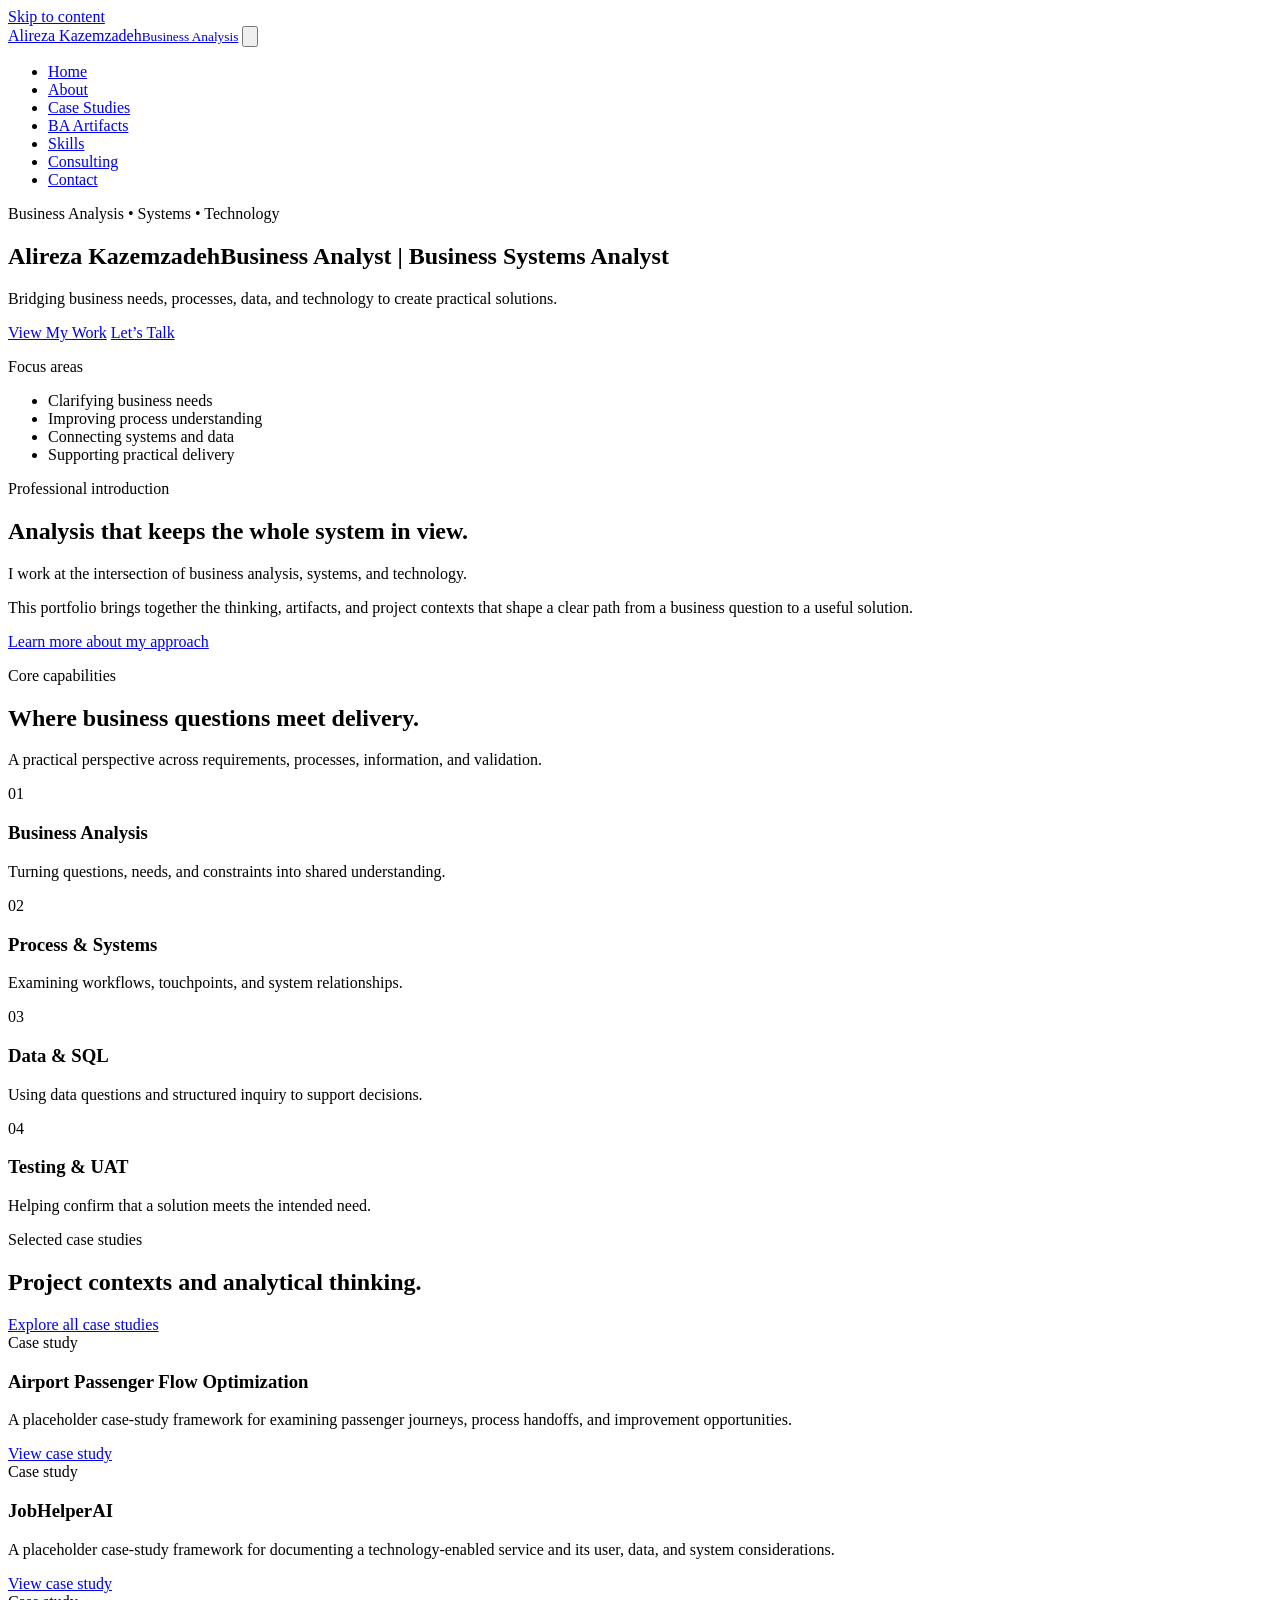
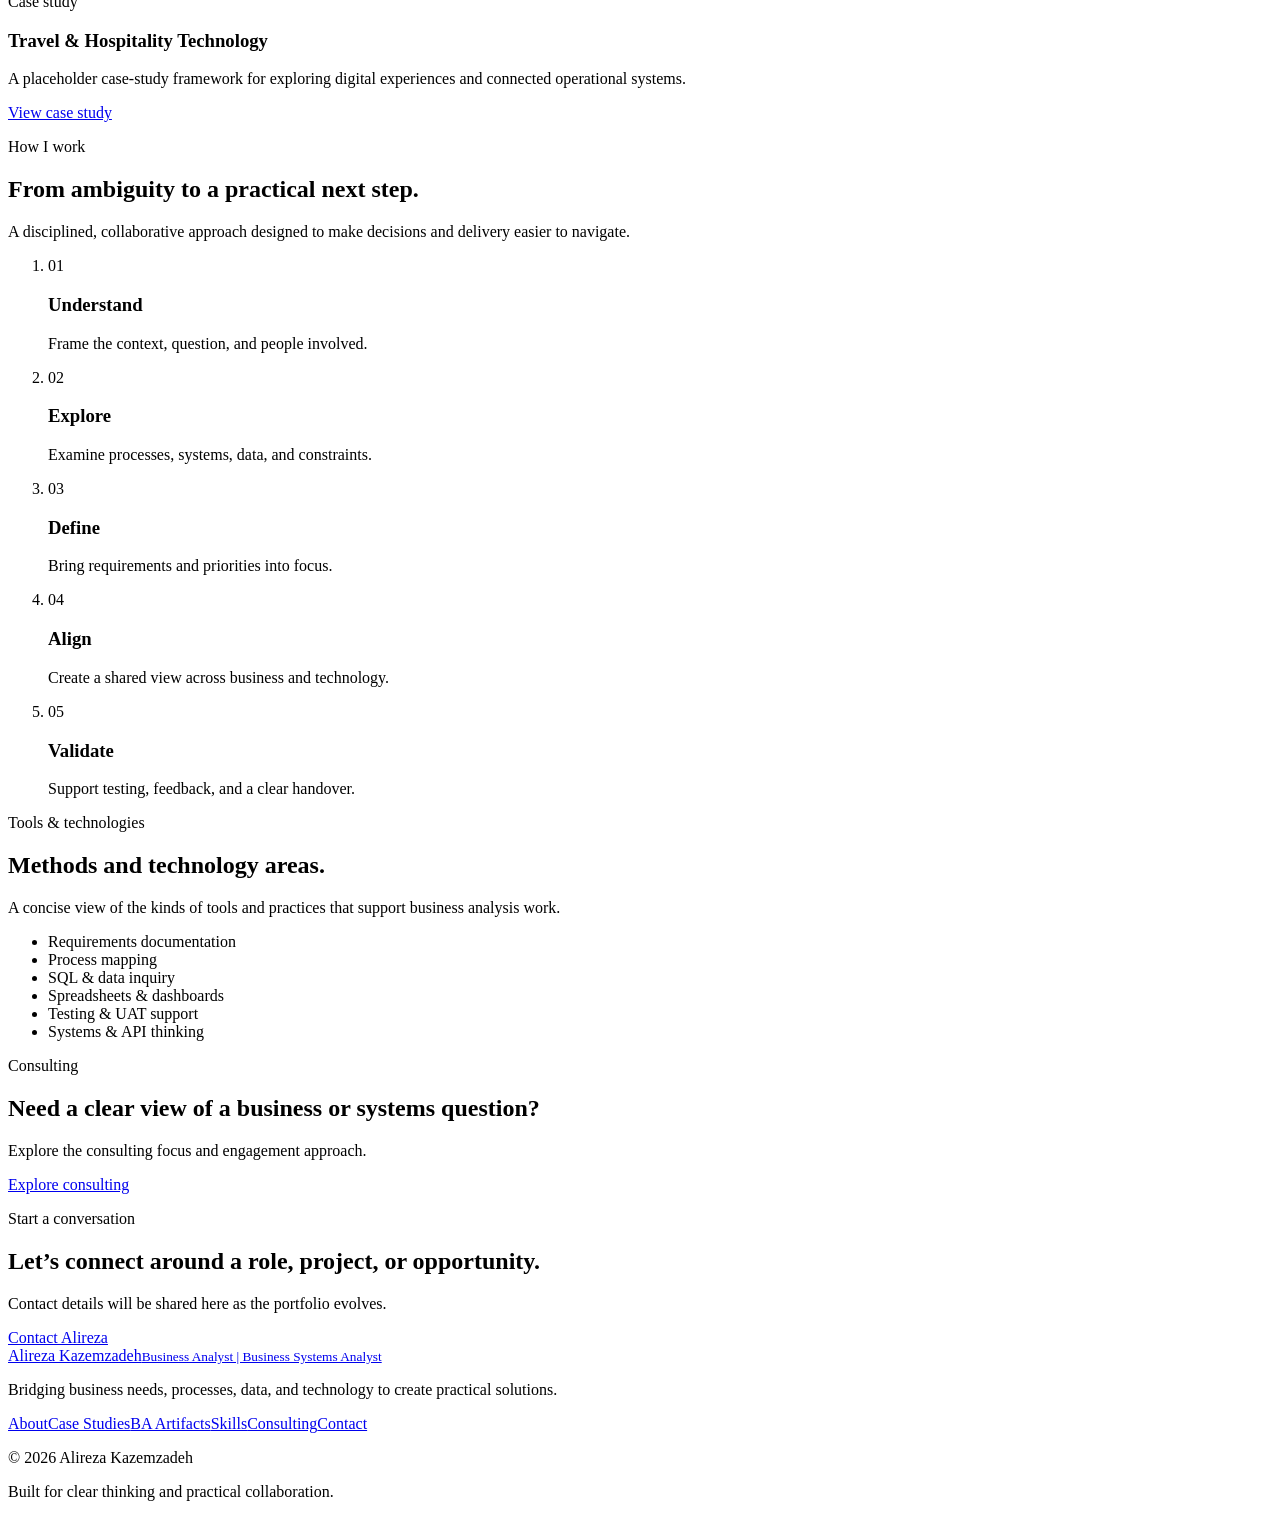
==== index.html @ b7d5d474 "Create portfolio homepage" ====
<!doctype html>
<html lang="en">
<head>
  <meta charset="utf-8">
  <meta name="viewport" content="width=device-width, initial-scale=1">
  <meta name="description" content="Portfolio of Alireza Kazemzadeh, Business Analyst and Business Systems Analyst.">
  <title>Alireza Kazemzadeh | Business Analyst</title>
  <link rel="stylesheet" href="assets/css/styles.css">
  <script src="assets/js/main.js" defer></script>
</head>
<body>
  <a class="skip-link" href="#main-content">Skip to content</a>
  <header class="site-header">
    <nav class="nav container" aria-label="Primary navigation">
      <a class="brand" href="index.html" aria-label="Alireza Kazemzadeh home">Alireza Kazemzadeh<small>Business Analysis</small></a>
      <button class="menu-toggle" type="button" aria-expanded="false" aria-controls="primary-menu" aria-label="Open navigation menu"><svg aria-hidden="true" viewBox="0 0 24 24" fill="none" stroke="currentColor" stroke-width="2"><path d="M4 7h16M4 12h16M4 17h16"/></svg></button>
      <ul class="nav-links" id="primary-menu">
        <li><a href="index.html" aria-current="page">Home</a></li><li><a href="about.html">About</a></li><li><a href="case-studies.html">Case Studies</a></li><li><a href="artifacts.html">BA Artifacts</a></li><li><a href="skills.html">Skills</a></li><li><a href="consulting.html">Consulting</a></li><li><a href="contact.html">Contact</a></li>
      </ul>
    </nav>
  </header>
  <main class="page-main" id="main-content">
    <section class="hero">
      <div class="container hero-grid">
        <div>
          <p class="eyebrow">Business Analysis • Systems • Technology</p>
          <h1>Alireza Kazemzadeh<span class="hero-title-role">Business Analyst | Business Systems Analyst</span></h1>
          <p class="hero-message">Bridging business needs, processes, data, and technology to create practical solutions.</p>
          <div class="button-row">
            <a class="button button--primary" href="case-studies.html">View My Work</a>
            <a class="button button--outline" href="contact.html">Let’s Talk</a>
          </div>
        </div>
        <aside class="hero-panel" aria-label="Focus areas">
          <p class="tag">Focus areas</p>
          <ul>
            <li>Clarifying business needs</li>
            <li>Improving process understanding</li>
            <li>Connecting systems and data</li>
            <li>Supporting practical delivery</li>
          </ul>
        </aside>
      </div>
    </section>

    <section class="section">
      <div class="container intro-grid">
        <div><p class="eyebrow">Professional introduction</p><h2>Analysis that keeps the whole system in view.</h2></div>
        <div>
          <p class="intro-statement">I work at the intersection of business analysis, systems, and technology.</p>
          <p class="lead">This portfolio brings together the thinking, artifacts, and project contexts that shape a clear path from a business question to a useful solution.</p>
          <a class="text-link" href="about.html">Learn more about my approach</a>
        </div>
      </div>
    </section>

    <section class="section section--soft">
      <div class="container">
        <div class="section-heading"><div><p class="eyebrow">Core capabilities</p><h2>Where business questions meet delivery.</h2></div><p class="lead">A practical perspective across requirements, processes, information, and validation.</p></div>
        <div class="capability-grid">
          <article class="capability"><span class="capability__number">01</span><h3>Business Analysis</h3><p>Turning questions, needs, and constraints into shared understanding.</p></article>
          <article class="capability"><span class="capability__number">02</span><h3>Process &amp; Systems</h3><p>Examining workflows, touchpoints, and system relationships.</p></article>
          <article class="capability"><span class="capability__number">03</span><h3>Data &amp; SQL</h3><p>Using data questions and structured inquiry to support decisions.</p></article>
          <article class="capability"><span class="capability__number">04</span><h3>Testing &amp; UAT</h3><p>Helping confirm that a solution meets the intended need.</p></article>
        </div>
      </div>
    </section>

    <section class="section">
      <div class="container">
        <div class="section-heading"><div><p class="eyebrow">Selected case studies</p><h2>Project contexts and analytical thinking.</h2></div><a class="text-link" href="case-studies.html">Explore all case studies</a></div>
        <div class="case-grid">
          <article class="case-card"><span class="tag">Case study</span><h3>Airport Passenger Flow Optimization</h3><p>A placeholder case-study framework for examining passenger journeys, process handoffs, and improvement opportunities.</p><a class="text-link" href="case-studies.html#airport">View case study</a></article>
          <article class="case-card"><span class="tag">Case study</span><h3>JobHelperAI</h3><p>A placeholder case-study framework for documenting a technology-enabled service and its user, data, and system considerations.</p><a class="text-link" href="case-studies.html#jobhelper">View case study</a></article>
          <article class="case-card"><span class="tag">Case study</span><h3>Travel &amp; Hospitality Technology</h3><p>A placeholder case-study framework for exploring digital experiences and connected operational systems.</p><a class="text-link" href="case-studies.html#travel">View case study</a></article>
        </div>
      </div>
    </section>

    <section class="section section--navy">
      <div class="container"><p class="eyebrow">How I work</p><h2>From ambiguity to a practical next step.</h2><p class="lead">A disciplined, collaborative approach designed to make decisions and delivery easier to navigate.</p>
        <ol class="process">
          <li><span class="process__step">01</span><h3>Understand</h3><p>Frame the context, question, and people involved.</p></li>
          <li><span class="process__step">02</span><h3>Explore</h3><p>Examine processes, systems, data, and constraints.</p></li>
          <li><span class="process__step">03</span><h3>Define</h3><p>Bring requirements and priorities into focus.</p></li>
          <li><span class="process__step">04</span><h3>Align</h3><p>Create a shared view across business and technology.</p></li>
          <li><span class="process__step">05</span><h3>Validate</h3><p>Support testing, feedback, and a clear handover.</p></li>
        </ol>
      </div>
    </section>

    <section class="section section--soft section--tight">
      <div class="container"><div class="section-heading"><div><p class="eyebrow">Tools &amp; technologies</p><h2>Methods and technology areas.</h2></div><p class="lead">A concise view of the kinds of tools and practices that support business analysis work.</p></div>
        <ul class="tool-list"><li>Requirements documentation</li><li>Process mapping</li><li>SQL &amp; data inquiry</li><li>Spreadsheets &amp; dashboards</li><li>Testing &amp; UAT support</li><li>Systems &amp; API thinking</li></ul>
      </div>
    </section>

    <section class="section section--tight"><div class="container cta-band"><div><p class="eyebrow">Consulting</p><h2>Need a clear view of a business or systems question?</h2><p>Explore the consulting focus and engagement approach.</p></div><a class="button button--teal" href="consulting.html">Explore consulting</a></div></section>
    <section class="section section--tight"><div class="container cta-band"><div><p class="eyebrow">Start a conversation</p><h2>Let’s connect around a role, project, or opportunity.</h2><p>Contact details will be shared here as the portfolio evolves.</p></div><a class="button button--teal" href="contact.html">Contact Alireza</a></div></section>
  </main>
  <footer class="site-footer"><div class="container"><div class="footer-top"><div><a class="footer-brand" href="index.html">Alireza Kazemzadeh<small>Business Analyst | Business Systems Analyst</small></a><p class="footer-copy">Bridging business needs, processes, data, and technology to create practical solutions.</p></div><nav class="footer-nav" aria-label="Footer navigation"><a href="about.html">About</a><a href="case-studies.html">Case Studies</a><a href="artifacts.html">BA Artifacts</a><a href="skills.html">Skills</a><a href="consulting.html">Consulting</a><a href="contact.html">Contact</a></nav></div><div class="footer-bottom"><p>© 2026 Alireza Kazemzadeh</p><p>Built for clear thinking and practical collaboration.</p></div></div></footer>
</body>
</html>
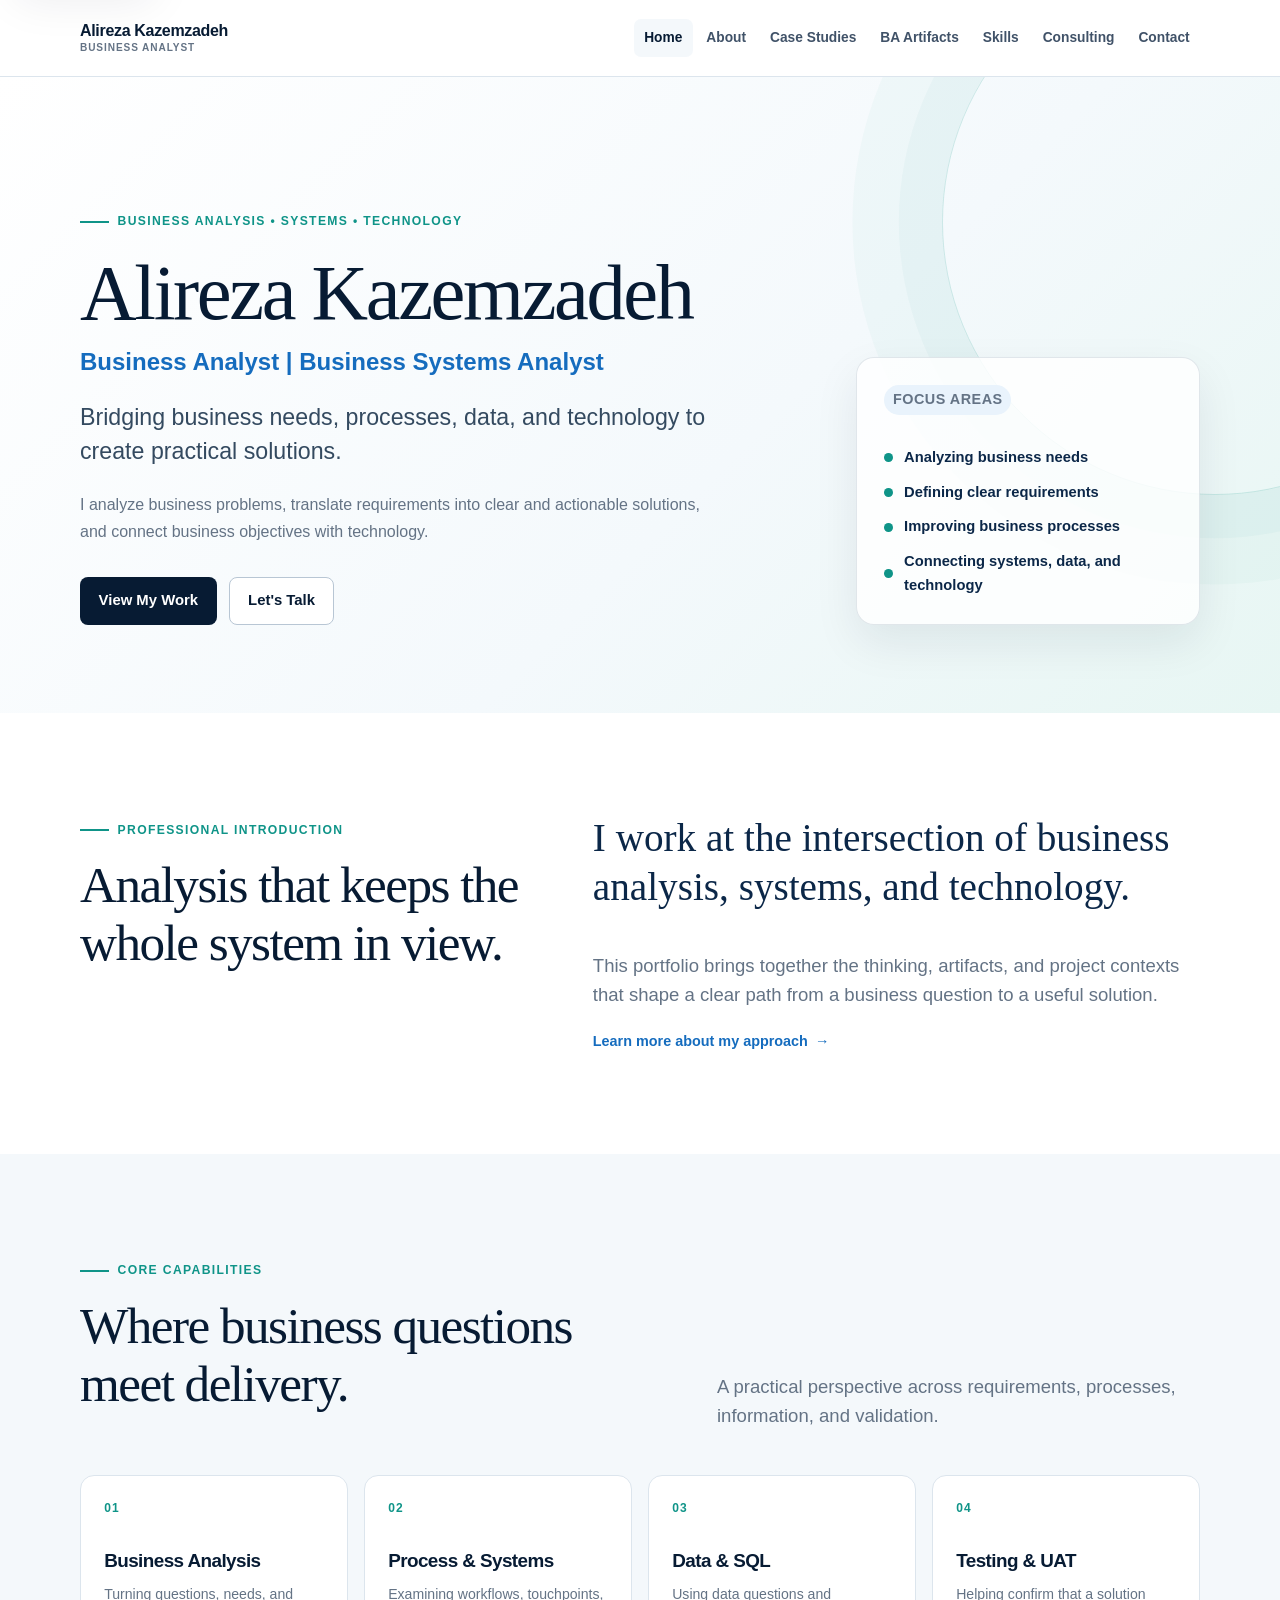
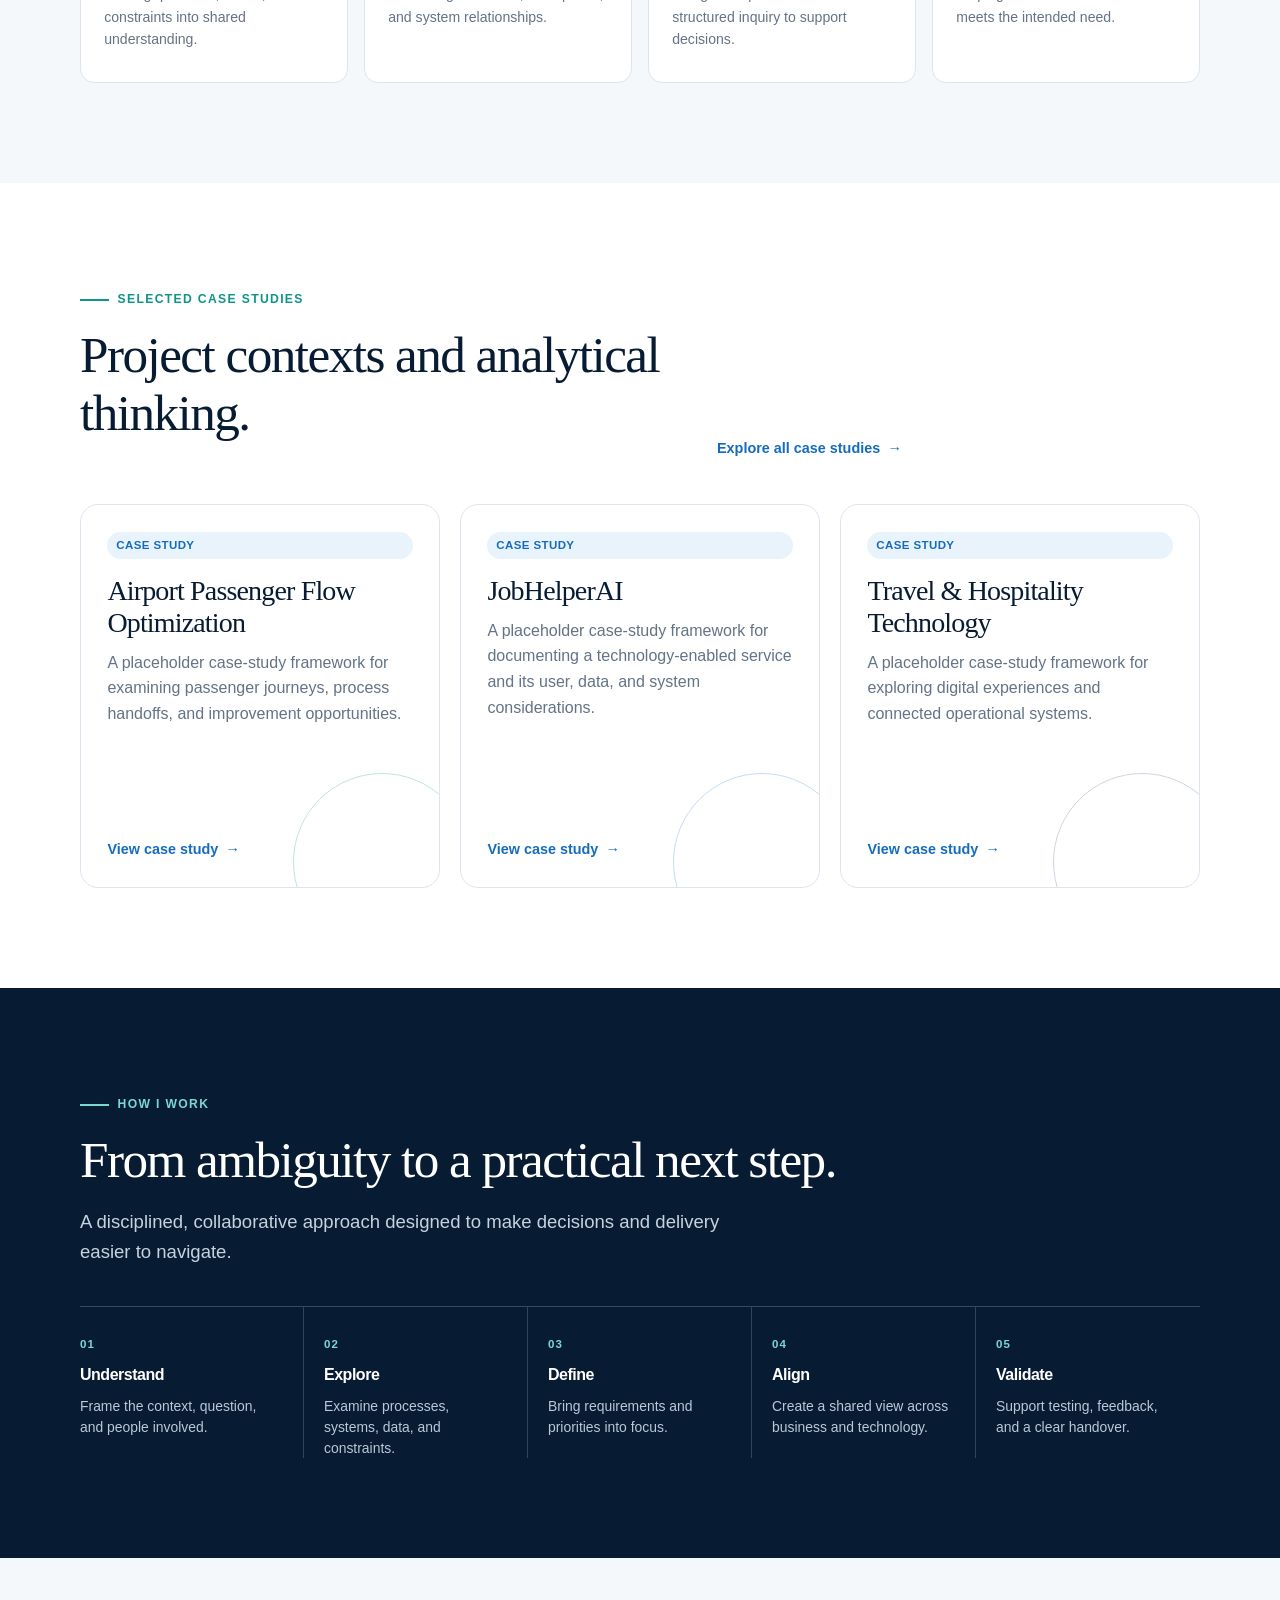
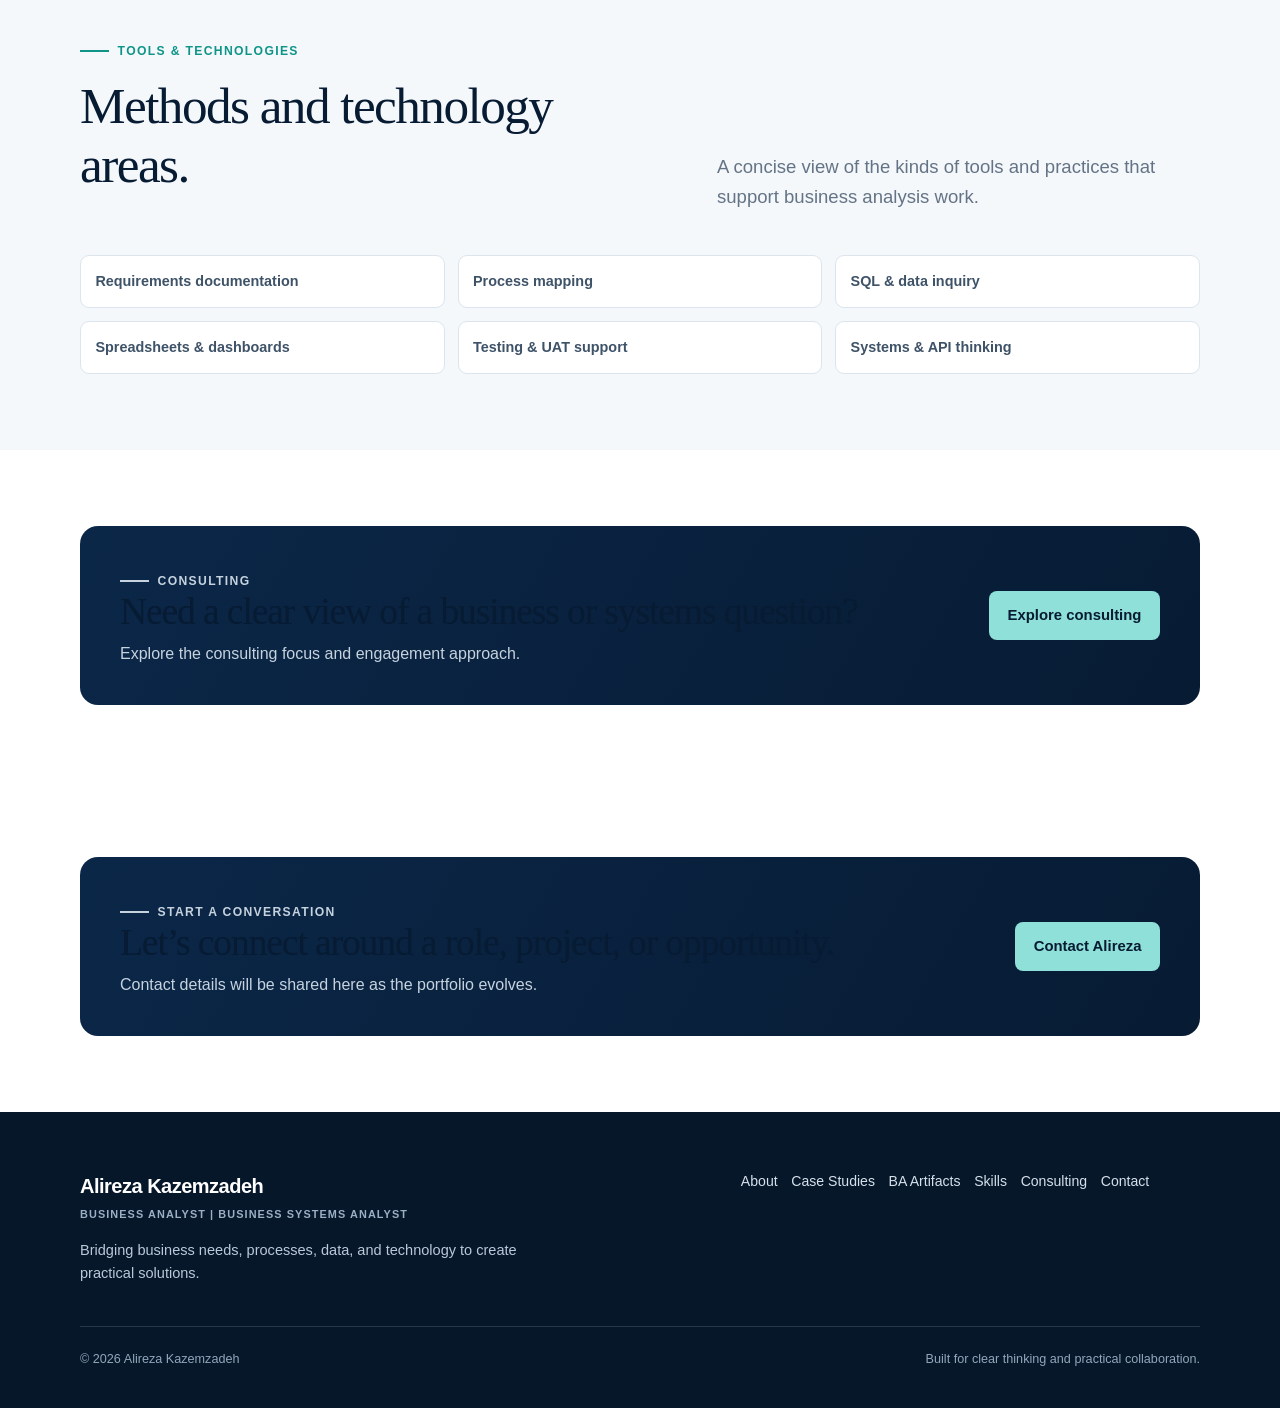
==== commit c343a126: "Refine portfolio homepage hero" ====
--- a/index.html
+++ b/index.html
@@ -12,7 +12,7 @@
   <a class="skip-link" href="#main-content">Skip to content</a>
   <header class="site-header">
     <nav class="nav container" aria-label="Primary navigation">
-      <a class="brand" href="index.html" aria-label="Alireza Kazemzadeh home">Alireza Kazemzadeh<small>Business Analysis</small></a>
+      <a class="brand" href="index.html" aria-label="Alireza Kazemzadeh home">Alireza Kazemzadeh<small>Business Analyst</small></a>
       <button class="menu-toggle" type="button" aria-expanded="false" aria-controls="primary-menu" aria-label="Open navigation menu"><svg aria-hidden="true" viewBox="0 0 24 24" fill="none" stroke="currentColor" stroke-width="2"><path d="M4 7h16M4 12h16M4 17h16"/></svg></button>
       <ul class="nav-links" id="primary-menu">
         <li><a href="index.html" aria-current="page">Home</a></li><li><a href="about.html">About</a></li><li><a href="case-studies.html">Case Studies</a></li><li><a href="artifacts.html">BA Artifacts</a></li><li><a href="skills.html">Skills</a></li><li><a href="consulting.html">Consulting</a></li><li><a href="contact.html">Contact</a></li>
@@ -26,18 +26,19 @@
           <p class="eyebrow">Business Analysis • Systems • Technology</p>
           <h1>Alireza Kazemzadeh<span class="hero-title-role">Business Analyst | Business Systems Analyst</span></h1>
           <p class="hero-message">Bridging business needs, processes, data, and technology to create practical solutions.</p>
+          <p class="hero-supporting">I analyze business problems, translate requirements into clear and actionable solutions, and connect business objectives with technology.</p>
           <div class="button-row">
             <a class="button button--primary" href="case-studies.html">View My Work</a>
-            <a class="button button--outline" href="contact.html">Let’s Talk</a>
+            <a class="button button--outline" href="consulting.html">Let's Talk</a>
           </div>
         </div>
         <aside class="hero-panel" aria-label="Focus areas">
           <p class="tag">Focus areas</p>
           <ul>
-            <li>Clarifying business needs</li>
-            <li>Improving process understanding</li>
-            <li>Connecting systems and data</li>
-            <li>Supporting practical delivery</li>
+            <li>Analyzing business needs</li>
+            <li>Defining clear requirements</li>
+            <li>Improving business processes</li>
+            <li>Connecting systems, data, and technology</li>
           </ul>
         </aside>
       </div>
--- a/assets/css/styles.css
+++ b/assets/css/styles.css
@@ -0,0 +1,231 @@
+:root {
+  --navy-950: #071b33;
+  --navy-900: #0b2748;
+  --navy-800: #12395f;
+  --blue: #156cbe;
+  --teal: #0f9488;
+  --teal-light: #dff6f2;
+  --ink: #18283a;
+  --muted: #647385;
+  --line: #dce5ed;
+  --soft: #f4f8fb;
+  --white: #ffffff;
+  --shadow: 0 18px 45px rgba(7, 27, 51, 0.08);
+  --radius: 18px;
+  --serif: Georgia, "Times New Roman", serif;
+  --sans: Aptos, "Segoe UI", Inter, Arial, sans-serif;
+}
+
+* { box-sizing: border-box; }
+html { scroll-behavior: smooth; }
+body {
+  margin: 0;
+  color: var(--ink);
+  background: var(--white);
+  font-family: var(--sans);
+  font-size: 16px;
+  line-height: 1.6;
+}
+body.menu-open { overflow: hidden; }
+a { color: inherit; text-decoration: none; }
+button, input, textarea { font: inherit; }
+button { cursor: pointer; }
+:focus-visible { outline: 3px solid #62c2bd; outline-offset: 3px; }
+
+.skip-link {
+  position: fixed; top: -4rem; left: 1rem; z-index: 100;
+  background: var(--white); color: var(--navy-950); padding: .65rem 1rem;
+  border-radius: 0 0 8px 8px; box-shadow: var(--shadow);
+}
+.skip-link:focus { top: 0; }
+.container { width: min(1120px, calc(100% - 3rem)); margin: 0 auto; }
+.page-main { overflow: hidden; }
+.section { padding: 6.25rem 0; }
+.section--soft { background: var(--soft); }
+.section--navy { background: var(--navy-950); color: var(--white); }
+.section--tight { padding-top: 4.75rem; padding-bottom: 4.75rem; }
+.eyebrow {
+  display: inline-flex; align-items: center; gap: .55rem; margin: 0 0 1rem;
+  color: var(--teal); font-size: .76rem; font-weight: 800; letter-spacing: .11em;
+  text-transform: uppercase;
+}
+.eyebrow::before { content: ""; width: 1.8rem; height: 2px; background: currentColor; }
+.section--navy .eyebrow { color: #79d8d0; }
+h1, h2, h3, p { margin-top: 0; }
+h1, h2, h3 { color: var(--navy-950); line-height: 1.14; letter-spacing: -.03em; }
+.section--navy h2, .section--navy h3 { color: var(--white); }
+h1 { margin-bottom: 1.5rem; font-family: var(--serif); font-size: clamp(2.85rem, 7vw, 5.5rem); font-weight: 500; }
+h2 { margin-bottom: 1.1rem; font-family: var(--serif); font-size: clamp(2rem, 4vw, 3.25rem); font-weight: 500; }
+h3 { margin-bottom: .7rem; font-size: 1.18rem; }
+.lead { max-width: 42rem; color: var(--muted); font-size: 1.16rem; }
+.section--navy .lead { color: #c6d3df; }
+.section-heading { display: grid; grid-template-columns: minmax(0, 1fr) minmax(0, .82fr); align-items: end; gap: 3rem; margin-bottom: 2.75rem; }
+.section-heading > * { margin-bottom: 0; }
+
+/* Header and navigation */
+.site-header { position: sticky; top: 0; z-index: 20; background: rgba(255,255,255,.96); border-bottom: 1px solid var(--line); backdrop-filter: blur(12px); }
+.nav { min-height: 76px; display: flex; align-items: center; justify-content: space-between; gap: 1.5rem; }
+.brand { display: inline-flex; flex-direction: column; color: var(--navy-950); font-weight: 800; letter-spacing: -.02em; line-height: 1.05; }
+.brand small { margin-top: .2rem; color: var(--muted); font-size: .63rem; font-weight: 700; letter-spacing: .09em; text-transform: uppercase; }
+.nav-links { display: flex; align-items: center; gap: .2rem; list-style: none; padding: 0; margin: 0; }
+.nav-links a { display: block; padding: .5rem .65rem; color: #405268; font-size: .86rem; font-weight: 700; border-radius: 7px; }
+.nav-links a:hover, .nav-links a[aria-current="page"] { color: var(--navy-950); background: var(--soft); }
+.menu-toggle { display: none; align-items: center; justify-content: center; width: 2.75rem; height: 2.75rem; padding: 0; color: var(--navy-950); background: transparent; border: 1px solid var(--line); border-radius: 8px; }
+.menu-toggle svg { width: 1.3rem; height: 1.3rem; }
+
+/* Buttons and reusable cards */
+.button-row { display: flex; flex-wrap: wrap; gap: .8rem; margin-top: 2rem; }
+.button { display: inline-flex; align-items: center; justify-content: center; min-height: 46px; padding: .7rem 1.1rem; border: 1px solid transparent; border-radius: 8px; font-size: .93rem; font-weight: 800; transition: transform .2s ease, background .2s ease, border-color .2s ease; }
+.button:hover { transform: translateY(-2px); }
+.button--primary { color: var(--white); background: var(--navy-950); }
+.button--primary:hover { background: var(--navy-800); }
+.button--outline { color: var(--navy-950); background: var(--white); border-color: #b8c6d4; }
+.button--outline:hover { border-color: var(--navy-950); }
+.button--teal { color: var(--navy-950); background: #8ee0d8; }
+.button--teal:hover { background: #b6eee8; }
+.button--quiet { color: var(--navy-950); background: transparent; border-color: var(--line); }
+.card { background: var(--white); border: 1px solid var(--line); border-radius: var(--radius); }
+.card--padded { padding: 1.65rem; }
+.tag { display: inline-flex; align-items: center; gap: .35rem; min-height: 1.7rem; padding: .2rem .55rem; color: var(--blue); background: #e9f3fc; border-radius: 99px; font-size: .72rem; font-weight: 800; letter-spacing: .035em; text-transform: uppercase; }
+.note { padding: 1rem 1.1rem; color: #41556b; background: #f7fbfd; border-left: 3px solid var(--teal); border-radius: 0 10px 10px 0; font-size: .93rem; }
+.note strong { color: var(--navy-950); }
+
+/* Home */
+.hero { position: relative; padding: clamp(4.75rem, 10vw, 8.5rem) 0 5.5rem; background: linear-gradient(135deg, #fff 0%, #f4f9fc 58%, #e7f6f3 100%); }
+.hero::after { content: ""; position: absolute; right: -13rem; top: -8rem; width: 34rem; height: 34rem; border: 1px solid rgba(15,148,136,.18); border-radius: 50%; box-shadow: 0 0 0 2.7rem rgba(15,148,136,.035), 0 0 0 5.6rem rgba(15,148,136,.03); pointer-events: none; }
+.hero-grid { position: relative; z-index: 1; display: grid; grid-template-columns: minmax(0, 1.2fr) minmax(270px, .58fr); align-items: end; gap: 4rem; }
+.hero h1 { font-size: clamp(2.65rem, 6.2vw, 4.9rem); }
+.hero-title-role { display: block; margin-top: .7rem; color: var(--blue); font-family: var(--sans); font-size: clamp(1.05rem, 2vw, 1.5rem); font-weight: 750; letter-spacing: 0; }
+.hero-message { max-width: 43rem; color: #344a60; font-size: clamp(1.15rem, 2.5vw, 1.45rem); line-height: 1.5; }
+.hero-supporting { max-width: 39rem; margin-bottom: 0; color: var(--muted); font-size: 1rem; line-height: 1.65; }
+.hero-panel { padding: 1.7rem; background: rgba(255,255,255,.82); border: 1px solid rgba(18,57,95,.12); border-radius: var(--radius); box-shadow: var(--shadow); }
+.hero-panel p { margin-bottom: .7rem; color: var(--muted); font-size: .9rem; }
+.hero-panel ul { display: grid; gap: .7rem; padding: 0; margin: 1.25rem 0 0; list-style: none; }
+.hero-panel li { display: flex; align-items: center; gap: .7rem; color: var(--navy-900); font-size: .92rem; font-weight: 750; }
+.hero-panel li::before { content: ""; flex: 0 0 .55rem; height: .55rem; background: var(--teal); border-radius: 50%; }
+.intro-grid { display: grid; grid-template-columns: .85fr 1.15fr; gap: 4rem; }
+.intro-statement { color: var(--navy-900); font-family: var(--serif); font-size: clamp(1.65rem, 3.3vw, 2.45rem); line-height: 1.25; }
+.capability-grid { display: grid; grid-template-columns: repeat(4, 1fr); gap: 1rem; }
+.capability { padding: 1.45rem; min-height: 13rem; border: 1px solid var(--line); border-radius: 14px; background: var(--white); transition: transform .2s ease, box-shadow .2s ease; }
+.capability:hover { transform: translateY(-4px); box-shadow: 0 12px 25px rgba(7,27,51,.07); }
+.capability__number { display: block; margin-bottom: 2rem; color: var(--teal); font-size: .75rem; font-weight: 800; letter-spacing: .1em; }
+.capability p { margin-bottom: 0; color: var(--muted); font-size: .88rem; }
+.case-grid { display: grid; grid-template-columns: repeat(3, 1fr); gap: 1.25rem; }
+.case-card { position: relative; display: flex; flex-direction: column; min-height: 24rem; padding: 1.65rem; overflow: hidden; background: var(--white); border: 1px solid var(--line); border-radius: var(--radius); }
+.case-card::after { content: ""; position: absolute; right: -2rem; bottom: -4rem; width: 11rem; height: 11rem; border: 1px solid #bfe4e0; border-radius: 50%; }
+.case-card:nth-child(2)::after { border-color: #c6dcf3; }
+.case-card:nth-child(3)::after { border-color: #cbd6e0; }
+.case-card h3 { position: relative; z-index: 1; margin-top: 1rem; font-family: var(--serif); font-size: 1.75rem; font-weight: 500; }
+.case-card p { position: relative; z-index: 1; color: var(--muted); }
+.case-card .text-link { position: relative; z-index: 1; margin-top: auto; }
+.text-link { display: inline-flex; align-items: center; gap: .45rem; color: var(--blue); font-size: .9rem; font-weight: 800; }
+.text-link::after { content: "→"; transition: transform .2s ease; }
+.text-link:hover::after { transform: translateX(4px); }
+.process { display: grid; grid-template-columns: repeat(5, 1fr); gap: 0; margin: 2.5rem 0 0; padding: 0; list-style: none; border-top: 1px solid rgba(255,255,255,.2); }
+.process li { position: relative; padding: 1.75rem 1.25rem 0 0; border-right: 1px solid rgba(255,255,255,.18); }
+.process li + li { padding-left: 1.25rem; }
+.process li:last-child { border-right: 0; }
+.process__step { display: block; margin-bottom: .8rem; color: #79d8d0; font-size: .72rem; font-weight: 800; letter-spacing: .1em; }
+.process h3 { font-size: 1rem; }
+.process p { margin-bottom: 0; color: #b9c9d7; font-size: .87rem; line-height: 1.5; }
+.tool-list { display: grid; grid-template-columns: repeat(3, 1fr); gap: .8rem; padding: 0; margin: 2rem 0 0; list-style: none; }
+.tool-list li { display: flex; align-items: center; min-height: 3.3rem; padding: .65rem .9rem; background: var(--white); border: 1px solid var(--line); border-radius: 9px; color: #3e5268; font-size: .9rem; font-weight: 700; }
+.cta-band { display: grid; grid-template-columns: 1fr auto; align-items: center; gap: 3rem; padding: 2.4rem 2.5rem; background: linear-gradient(120deg, var(--navy-900), var(--navy-950)); border-radius: var(--radius); }
+.cta-band h2 { margin-bottom: .45rem; font-size: clamp(1.65rem, 3vw, 2.35rem); }
+.cta-band p { margin: 0; color: #c6d3df; }
+
+/* Interior pages */
+.page-hero { padding: 5.4rem 0 4.8rem; background: linear-gradient(135deg, var(--soft), #fff); border-bottom: 1px solid var(--line); }
+.page-hero__content { max-width: 49rem; }
+.page-hero h1 { margin-bottom: 1.2rem; font-size: clamp(2.7rem, 6vw, 4.6rem); }
+.page-hero .lead { font-size: 1.13rem; }
+.two-col { display: grid; grid-template-columns: minmax(0, 1fr) minmax(0, 1fr); gap: 4.2rem; }
+.two-col--wide { grid-template-columns: minmax(0, 1.2fr) minmax(280px, .8fr); }
+.prose > * + * { margin-top: 1.15rem; }
+.prose p { color: #41556b; }
+.values { display: grid; gap: .9rem; }
+.value { display: grid; grid-template-columns: 2.7rem 1fr; gap: .9rem; padding: 1rem 0; border-bottom: 1px solid var(--line); }
+.value:last-child { border-bottom: 0; }
+.value__mark { display: grid; place-items: center; width: 2.3rem; height: 2.3rem; color: var(--teal); background: var(--teal-light); border-radius: 50%; font-weight: 900; }
+.value h3 { margin: 0 0 .2rem; font-size: 1rem; }
+.value p { margin: 0; color: var(--muted); font-size: .91rem; }
+.artifact-grid, .skill-grid { display: grid; grid-template-columns: repeat(3, 1fr); gap: 1rem; }
+.artifact-card { padding: 1.5rem; }
+.artifact-card__type { margin-bottom: 1.25rem; color: var(--teal); font-size: .73rem; font-weight: 850; letter-spacing: .09em; text-transform: uppercase; }
+.artifact-card p { margin-bottom: 0; color: var(--muted); font-size: .9rem; }
+.case-study { display: grid; grid-template-columns: minmax(0, .72fr) minmax(0, 1.28fr); gap: 2.5rem; padding: 2.5rem 0; border-top: 1px solid var(--line); }
+.case-study:first-child { border-top: 0; padding-top: 0; }
+.case-study__meta { display: flex; flex-wrap: wrap; gap: .45rem; margin-bottom: .9rem; }
+.case-study h2 { margin-bottom: .7rem; font-size: clamp(1.7rem, 3vw, 2.3rem); }
+.case-study p { color: #41556b; }
+.placeholder-block { padding: 1.4rem; background: #f9fbfd; border: 1px dashed #bac8d5; border-radius: 12px; }
+.placeholder-block p { margin-bottom: 0; font-size: .91rem; }
+.skill-card { padding: 1.45rem; border: 1px solid var(--line); border-radius: 14px; }
+.skill-card h3 { margin-top: .7rem; }
+.skill-card p { margin-bottom: 0; color: var(--muted); font-size: .9rem; }
+.skill-card__icon { display: grid; place-items: center; width: 2.2rem; height: 2.2rem; color: var(--blue); background: #e9f3fc; border-radius: 7px; font-size: .88rem; font-weight: 900; }
+.consulting-list { display: grid; grid-template-columns: repeat(3, 1fr); gap: 1rem; margin-top: 2rem; }
+.consulting-list > div { padding: 1.45rem; border: 1px solid rgba(255,255,255,.22); border-radius: 14px; }
+.consulting-list h3 { color: #fff; }
+.consulting-list p { margin-bottom: 0; color: #c6d3df; font-size: .9rem; }
+.contact-options { display: grid; grid-template-columns: repeat(3, 1fr); gap: 1rem; }
+.contact-option { padding: 1.5rem; }
+.contact-option p { margin: 0; color: var(--muted); font-size: .91rem; }
+.contact-option .tag { margin-bottom: .9rem; }
+
+/* Footer */
+.site-footer { padding: 3.6rem 0 1.6rem; color: #b9c9d7; background: #06172a; }
+.footer-top { display: grid; grid-template-columns: 1.3fr 1fr; gap: 4rem; padding-bottom: 2.5rem; border-bottom: 1px solid rgba(255,255,255,.14); }
+.footer-brand { color: #fff; font-size: 1.25rem; font-weight: 800; letter-spacing: -.025em; }
+.footer-brand small { display: block; margin-top: .25rem; color: #9bb0c3; font-size: .68rem; letter-spacing: .1em; text-transform: uppercase; }
+.footer-copy { max-width: 28rem; margin: 1rem 0 0; font-size: .91rem; }
+.footer-nav { display: flex; flex-wrap: wrap; align-content: start; gap: .25rem .85rem; }
+.footer-nav a { color: #d5e0ea; font-size: .88rem; }
+.footer-nav a:hover { color: #8ee0d8; }
+.footer-bottom { display: flex; justify-content: space-between; gap: 1rem; padding-top: 1.4rem; color: #91a7ba; font-size: .79rem; }
+
+@media (max-width: 900px) {
+  .nav-links { gap: 0; }
+  .nav-links a { padding: .45rem .4rem; font-size: .79rem; }
+  .capability-grid { grid-template-columns: repeat(2, 1fr); }
+  .process { grid-template-columns: repeat(3, 1fr); }
+  .process li:nth-child(3) { border-right: 0; }
+  .process li:nth-child(n+4) { margin-top: 1.5rem; }
+  .artifact-grid, .skill-grid { grid-template-columns: repeat(2, 1fr); }
+}
+
+@media (max-width: 720px) {
+  .container { width: min(100% - 2.25rem, 1120px); }
+  .section { padding: 4.25rem 0; }
+  .section--tight { padding-top: 3.5rem; padding-bottom: 3.5rem; }
+  .section-heading, .hero-grid, .intro-grid, .two-col, .two-col--wide, .cta-band, .footer-top { grid-template-columns: 1fr; gap: 1.75rem; }
+  .section-heading { align-items: start; margin-bottom: 2rem; }
+  .nav { min-height: 68px; }
+  .menu-toggle { display: inline-flex; z-index: 2; }
+  .nav-links { position: fixed; inset: 68px 0 auto; display: block; max-height: calc(100vh - 68px); padding: 1rem max(1.125rem, calc((100vw - 1120px)/2)); overflow-y: auto; background: var(--white); border-top: 1px solid var(--line); border-bottom: 1px solid var(--line); box-shadow: 0 16px 22px rgba(7,27,51,.1); transform: translateY(-120%); opacity: 0; pointer-events: none; transition: transform .22s ease, opacity .22s ease; }
+  .nav-links.is-open { transform: translateY(0); opacity: 1; pointer-events: auto; }
+  .nav-links li { border-bottom: 1px solid var(--line); }
+  .nav-links li:last-child { border-bottom: 0; }
+  .nav-links a { padding: .85rem 0; font-size: .97rem; }
+  .hero { padding-top: 4.5rem; }
+  .hero::after { right: -20rem; top: -13rem; }
+  .hero-panel { max-width: 30rem; }
+  .capability-grid, .case-grid, .tool-list, .consulting-list, .contact-options { grid-template-columns: 1fr; }
+  .capability { min-height: auto; }
+  .capability__number { margin-bottom: 1.25rem; }
+  .case-card { min-height: 19rem; }
+  .process { grid-template-columns: 1fr; margin-top: 1.8rem; border-top: 0; }
+  .process li, .process li + li { padding: 1.15rem 0; border-right: 0; border-top: 1px solid rgba(255,255,255,.18); }
+  .process li:nth-child(n+4) { margin-top: 0; }
+  .artifact-grid, .skill-grid { grid-template-columns: 1fr; }
+  .case-study { grid-template-columns: 1fr; gap: 1.1rem; padding: 2.2rem 0; }
+  .page-hero { padding: 4.1rem 0 3.7rem; }
+  .cta-band { padding: 1.8rem; }
+  .footer-bottom { display: block; }
+  .footer-bottom p + p { margin-top: .5rem; }
+}
+
+@media (prefers-reduced-motion: reduce) {
+  *, *::before, *::after { scroll-behavior: auto !important; transition-duration: .01ms !important; animation-duration: .01ms !important; animation-iteration-count: 1 !important; }
+}
+
